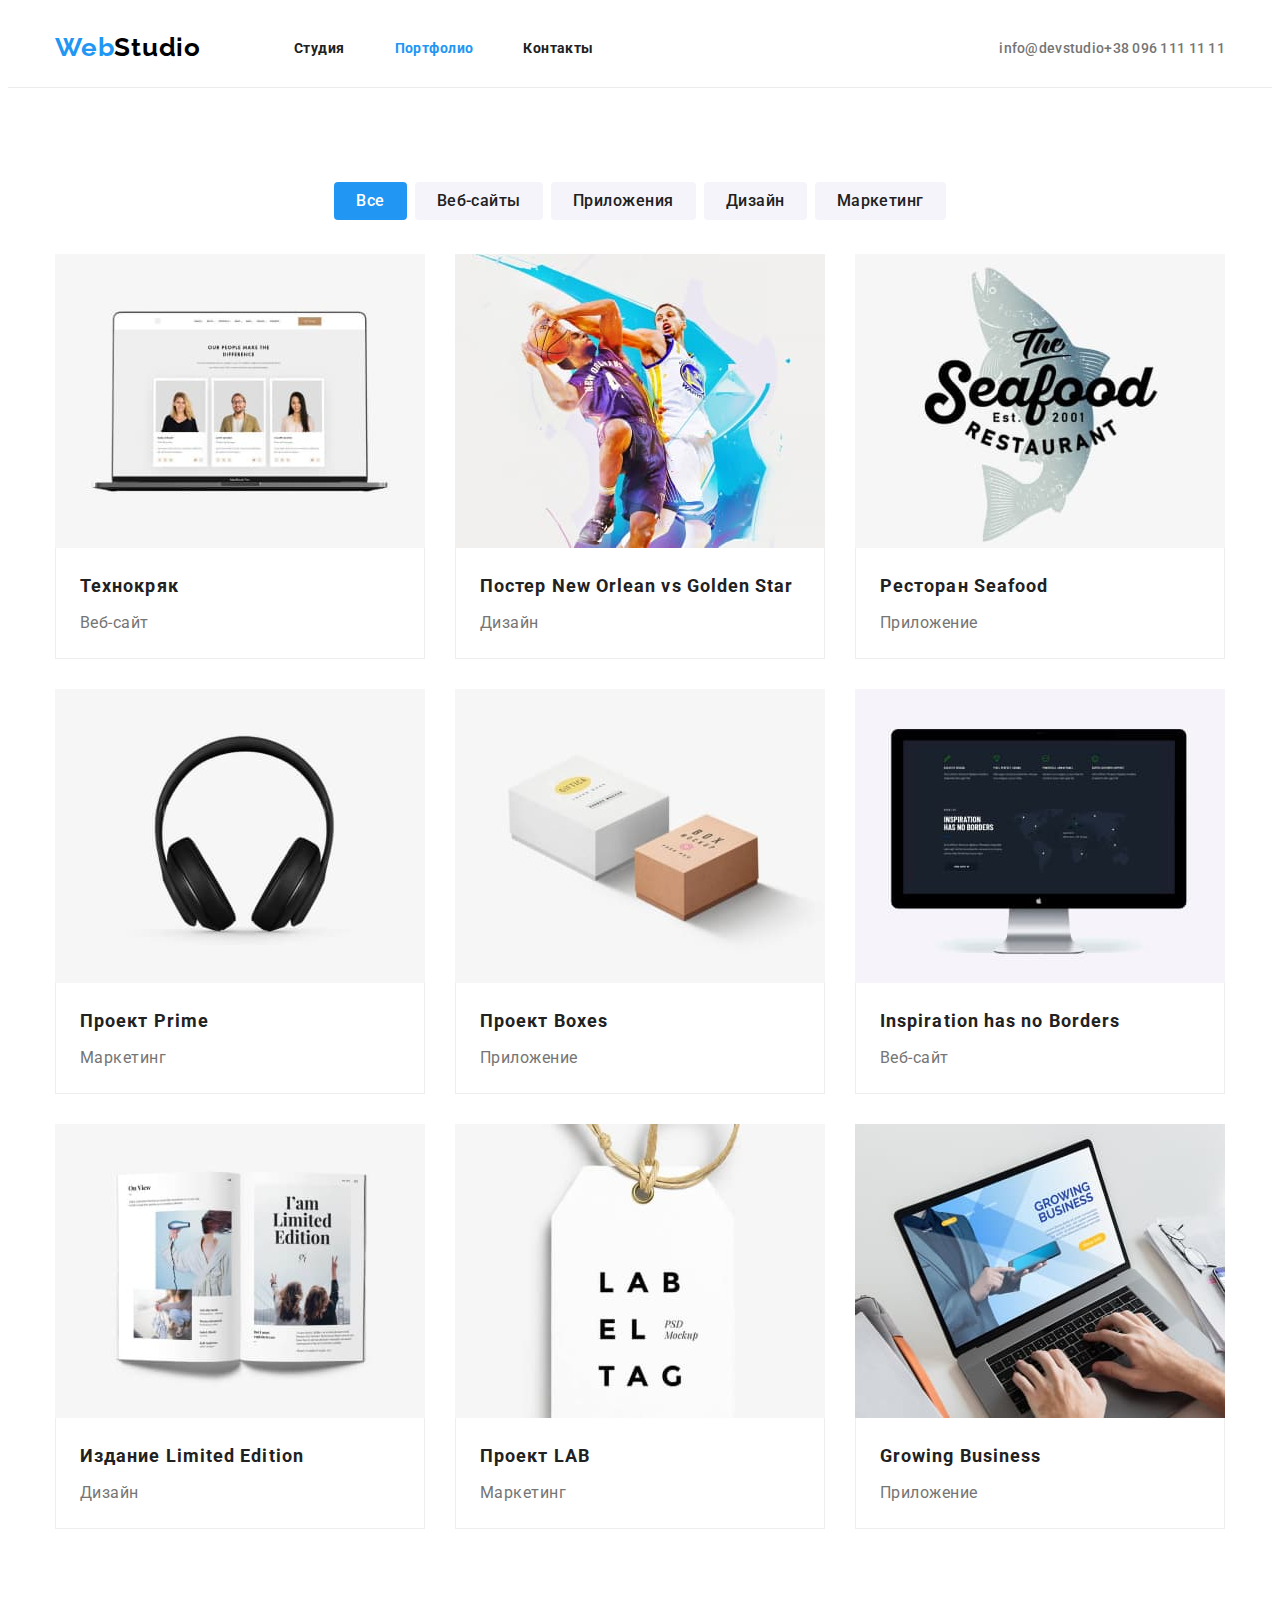
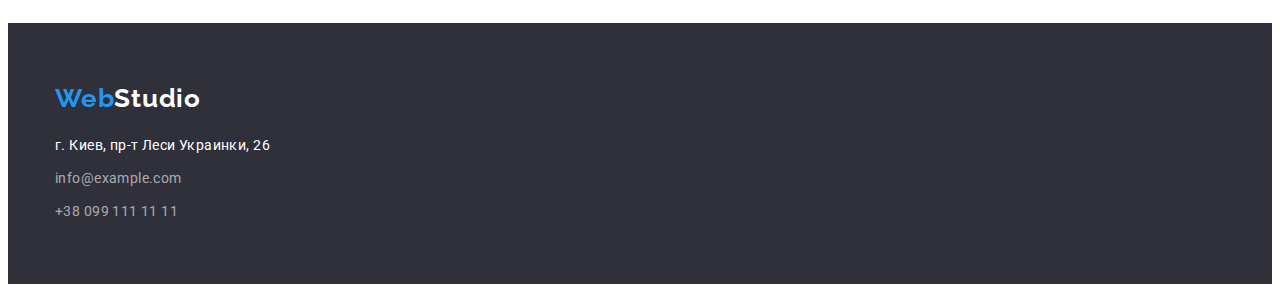
==== portfolio.html @ 398548f8 "Переносит файлы" ====
<!DOCTYPE html>
<html lang="en">
  <head>
    <meta charset="UTF-8" />
    <meta http-equiv="X-UA-Compatible" content="IE=edge" />
    <meta name="viewport" content="width=device-width, initial-scale=1.0" />
    <title>Портфолио</title>
    <link rel="stylesheet" href="https://cdnjs.cloudflare.com/ajax/libs/modern-normalize/1.1.0/modern-normalize.min.css" integrity="sha512-wpPYUAdjBVSE4KJnH1VR1HeZfpl1ub8YT/NKx4PuQ5NmX2tKuGu6U/JRp5y+Y8XG2tV+wKQpNHVUX03MfMFn9Q==" crossorigin="anonymous" referrerpolicy="no-referrer" />
    <link rel="preconnect" href="https://fonts.gstatic.com">
<link href="https://fonts.googleapis.com/css2?family=Raleway:wght@700&family=Roboto:wght@400;500;700;900&display=swap" rel="stylesheet">
    <link rel="stylesheet" href="./css/styles.css" />
  </head>
  <body>
    <!-- HEADER -->
    <header class="header">
      <div class="container header-container">
        <a href="" class="company link name-company-container "
        ><span class="company-span">Web</span>Studio</a>
     
      
       <!-- Navigation -->
      <nav class="navigation">
        <ul class="nav-link-container link list">
          <li class="nav-item"><a href="./index.html" class="nav-link-title link ">Cтудия</a></li>
          <li class="nav-item"><a href="./portfolio.html" class="nav-link-title link  current">Портфолио</a></li>
          <li class="nav-item"><a href="" class="nav-link-title link  ">Контакты</a></li>
        </ul>
      </nav>
      <ul class="header-link-container list">
        <li>
          <a href="mailto:info@devstudio" class="nav-link link header-link-container-item">info@devstudio</a>
        </li>
        <li>
          <a href="tel:+380961111111" class="nav-link link">+38 096 111 11 11</a>
         
        </li>
      </ul>
    </div>
    </header>
    <!-- Main content section -->
    <main>
    <section class="section" >
      <div class="container">
    <ul class="portfolio-list-button list ">
      <li class="portfolio-list-item"><button type="button" class="portfolio-button current">Все</button></li>
      <li class="portfolio-list-item"><button type="button" class="portfolio-button">Веб-сайты</button></li>
      <li class="portfolio-list-item"><button type="button" class="portfolio-button">Приложения</button></li>
      <li class="portfolio-list-item"><button type="button" class="portfolio-button">Дизайн</button></li>
      <li class="portfolio-list-item"><button type="button" class="portfolio-button">Маркетинг</button></li>
   
    </ul>
       <ul class="portfolio list portfolio-card-set ">
         
        <li class="portfolio-item"><img src="./images/img1.jpg" width="370" height="294" alt="Ноутбук с открытыми фотографиями людей" >
          <div class="portfolio-card-content">
        <h3 class="portfolio-title">Технокряк</h3>
        <p class="portfolio-text">Веб-сайт</p>
      </div>
       </li>
        <li class="portfolio-item"><img src="./images/img2.jpg" width="370" height="294" alt="Игра в баскетбол"> 
          <div class="portfolio-card-content">
        <h3 class="portfolio-title">Постер New Orlean vs Golden Star</h3> 
        <p class="portfolio-text">Дизайн</p>
        </div> 
      </li>
        <li class="portfolio-item"><img src="./images/img3.jpg"width="370" height="294" alt="Логотип ресторана">
          <div class="portfolio-card-content">
        <h3 class="portfolio-title">Ресторан Seafood</h3>
        <p class="portfolio-text">Приложение</p> 
      </div>
        </li>  
        <li class="portfolio-item"><img src="./images/img4.jpg"width="370" height="294" alt="Наушники">
          <div class="portfolio-card-content">
        <h3 class="portfolio-title">Проект Prime</h3>
        <p class="portfolio-text">Маркетинг</p>
      </div>
      </li>   
        <li class="portfolio-item"><img src="./images/img5.jpg"width="370" height="294" alt="Коробки с содержимым">
          <div class="portfolio-card-content">
        <h3 class="portfolio-title">Проект Boxes</h3>
        <p class="portfolio-text">Приложение</p> 
      </div>
      </li>  
        <li class="portfolio-item"><img src="./images/img6.jpg"width="370" height="294" alt="Открытый сайт">
          <div class="portfolio-card-content">
        <h3 class="portfolio-title">Inspiration has no Borders</h3>
        <p class="portfolio-text">Веб-сайт</p>
      </div>
      </li>
        <li class="portfolio-item"><img src="./images/img7.jpg"width="370" height="294" alt="Открытый  журнал">
          <div class="portfolio-card-content">
        <h3 class="portfolio-title">Издание Limited Edition</h3>
        <p class="portfolio-text">Дизайн</p>
      </div> 
      </li>  
        <li class="portfolio-item"><img src="./images/img8.jpg"width="370" height="294" alt="Бирка с надписью магазина">
          <div class="portfolio-card-content">
        <h3 class="portfolio-title">Проект LAB</h3> 
        <p class="portfolio-text">Маркетинг</p> 
      </div>
      </li> 
        <li class="portfolio-item"><img src="./images/img9.jpg"width="370" height="294" alt="Открытое приложение">
          <div class="portfolio-card-content">
        <h3 class="portfolio-title">Growing Business</h3>
        <p class="portfolio-text">Приложение</p>
      </li>
       </ul>
      </div>
      </section>
    </main>
  <!-- --footer--> 
  <footer class="footer-section">
    <div class="container ">
    <a href="" class="link footer-name-company"
      ><span class="company-span "><span>Web</span><span class="name-company-span">Studio</span></a>
    
    <address class="address-text footer-content">г. Киев, пр-т Леси Украинки, 26</address>
    <ul class="footer-list">
      <li class="footer-item list"><a href="mailto:info@example.com" class="footer-link link">info@example.com</a></li>
      <li class="footer-item list"><a href="tel:+380991111111" class="footer-link link">+38 099 111 11 11</a></li>
    </ul>
  </div>
  </footer>
  </body>
</html>
---- css/styles.css ----
:root {
  --title-color: #212121;
  --text-color: #757575;
  --color-button: #ffff;
  --primary-background: #2f303a;
  --color-link-title: #2196f3;
  --background-button: #2196f3;
  --main-title-color: #ffff;
  --our-team-background: #f5f4fa;
  --address-text-color: #ffff;
  --color-link-footer: #ffff;
  --company-text-color: #000000;
  --background-portfolio-button: #f5f4fa;
}

h1,
h2,
h3,
h4,
h5,
h6,
p {
  margin-top: 0;
  margin-bottom: 0;
  padding-left: 0;
}

.list {
  list-style: none;
}
ul,
ol {
  margin-top: 0;
  margin-bottom: 0;
  padding-left: 0;
}
img {
  display: block;
}
.link {
  text-decoration: none;
}
body {
  font-family: Roboto, sans-serif;
}
.visually-hidden {
  position: absolute;
  width: 1px;
  height: 1px;
  margin: -1px;
  border: 0;
  padding: 0;

  white-space: nowrap;
  clip-path: inset(100%);
  clip: rect(0 0 0 0);
  overflow: hidden;
}
*,
*::before,
*::after {
  box-sizing: border-box;
}

/* HEADER */
.container {
  width: 1200px;
  margin-left: auto;
  margin-right: auto;
  padding-left: 15px;
  padding-right: 15px;
}
.header {
  border-bottom: 1px solid #ececec;
  padding-top: 24px;
  padding-bottom: 24px;
}
.header-container {
  display: flex;
  align-items: center;
}
.navigation {
  display: flex;
}
.nav-link-container {
  display: flex;
}
.header-link-container {
  display: flex;
  margin-left: auto;
}
.header-link-container-item:not(:last-child) {
  margin-right: 50px;
}
.name-company-container {
  margin-right: 93px;
}
.nav-item:not(:last-child) {
  margin-right: 50px;
}
.company {
  font-family: Raleway, sans-serif;
  font-weight: bold;
  font-size: 26px;
  line-height: 1.19;
  letter-spacing: 0.03em;
  color: var(--company-text-color);
}
.company-span {
  font-family: Raleway, sans-serif;
  font-weight: bold;
  font-size: 26px;
  line-height: 1.19;
  letter-spacing: 0.03em;
  color: var(--color-link-title);
}
.nav-link-title {
  font-weight: bold;
  font-size: 14px;
  line-height: 1.14;
  letter-spacing: 0.03em;
  color: var(--title-color);
}
.nav-link-title:hover,
.nav-link-title:focus {
  color: var(--color-link-title);
}
.nav-link-title.current {
  color: var(--color-link-title);
}

.nav-link {
  font-weight: 500;
  font-size: 14px;
  line-height: 1.14;
  letter-spacing: 0.02em;
  color: var(--text-color);
}
.nav-link:hover,
.nav-link:focus {
  color: var(--color-link-title);
}
/* main content section */
.section {
  padding-top: 94px;
  padding-bottom: 94px;
}
.main-title {
  font-weight: 900;
  font-size: 44px;
  line-height: 1.65;
  text-align: center;
  letter-spacing: 0.06em;
  text-transform: uppercase;
  color: var(--main-title-color);
  margin-bottom: 30px;
}
.main-section {
  background: var(--primary-background);
  text-align: center;
  padding-top: 200px;
  padding-bottom: 200px;
}
.main-btn {
  background: var(--background-button);
  cursor: pointer;
  font-family: inherit;
  font-weight: bold;
  font-size: 16px;
  line-height: 1.87;
  text-align: center;
  letter-spacing: 0.06em;
  padding: 10px 32px;
  border-radius: 4px;
  border: 0;
  color: var(--color-button);
}
/* section components */
.section-list {
  display: flex;
}
.section-item:not(:last-child) {
  margin-right: 30px;
}

/* Card */

.card-content {
  margin-top: 9px;
}
/* Advantages */
.title-list-advantages {
  margin-bottom: 10px;
}
.section-advantages {
  padding-top: 94px;
}
.link-title {
  text-transform: uppercase;
  font-weight: bold;
  font-size: 14px;
  line-height: 1.14;
  letter-spacing: 0.03em;
  color: var(--title-color);
}
.link-text {
  font-size: 14px;
  line-height: 24px;
  letter-spacing: 0.03em;
  color: var(--text-color);
}
.our-team-box {
  padding: 30px 32px;
}
.our-team-content {
  background: #ffffff;
  border-radius: 0px 0px 4px 4px;
  box-shadow: 0px 1px 3px rgba(0, 0, 0, 0.12), 0px 1px 1px rgba(0, 0, 0, 0.14),
    0px 2px 1px rgba(0, 0, 0, 0.2);
}
.our-team {
  background: var(--our-team-background);
}

/* What are we doing */

.section-title {
  font-weight: bold;
  font-size: 36px;
  line-height: 42px;
  text-align: center;
  letter-spacing: 0.03em;
  color: var(--title-color);
  margin-bottom: 50px;
}
.section-title-list {
  font-family: Roboto;
  font-style: normal;
  font-weight: 500;
  font-size: 16px;
  line-height: 1.18;
  text-align: center;
  letter-spacing: 0.03em;
  color: var(--title-color);
}
.section-text {
  font-size: 16px;
  line-height: 1.18;
  text-align: center;
  letter-spacing: 0.03em;
  color: var(--text-color);
}
/* Footer components */
.footer-item:not(:last-child) {
  margin-bottom: 9px;
}
.footer-name-company {
  margin-bottom: 20px;
  display: block;
}

/* Footer */
.footer-section {
  background: var(--primary-background);
  padding-top: 60px;
  padding-bottom: 60px;
}
.name-company-span {
  font-family: Raleway, sans-serif;
  font-weight: bold;
  font-size: 26px;
  line-height: 1.19;
  letter-spacing: 0.03em;
  color: var(--main-title-color);
}
.address-text {
  font-style: normal;
  font-size: 14px;
  line-height: 1.71;
  letter-spacing: 0.03em;
  color: var(--address-text-color);
}
.footer-list {
  margin-top: 9px;
}
.footer-link {
  font-size: 14px;
  line-height: 1.71;
  letter-spacing: 0.03em;
  color: rgba(255, 255, 255, 0.6);
}
.footer-link:hover,
focus {
  color: var(--color-link-footer);
}
/* Portfolio */
.portfolio-list-item:not(:last-child) {
  margin-right: 8px;
}
.portfolio-list-button {
  display: flex;
  justify-content: center;
  margin-bottom: 34px;
}
.portfolio-card-set {
  padding: 0;
  margin: 0;
  display: flex;
  flex-wrap: wrap;
  margin-left: -30px;
  margin-top: -30px;
}
.portfolio-card-set > .portfolio-item {
  flex-basis: calc(100% / 3- 30px);
  margin-left: 30px;
  margin-top: 30px;
}
.portfolio-card-content {
  padding: 20px 24px;
  border: 1px solid #eeeeee;
  border-top: 0;
}

.portfolio-button {
  font-family: inherit;
  background: var(--background-portfolio-button);
  cursor: pointer;
  font-weight: 500;
  font-size: 16px;
  line-height: 1.62;
  letter-spacing: 0.03em;
  border: 0;
  padding: 6px 22px;
  border-radius: 4px;
  color: var(--title-color);
}
.portfolio-button:hover,
.portfolio-button:focus {
  background: var(--background-button);
  color: var(--color-button);
}
.portfolio-button.current {
  background: var(--background-button);
  color: var(--color-button);
}

.portfolio-title {
  font-weight: bold;
  font-size: 18px;
  line-height: 2;
  letter-spacing: 0.06em;
  margin-bottom: 4px;
  color: var(--title-color);
}
.portfolio-text {
  font-size: 16px;
  line-height: 30px;
  letter-spacing: 0.03em;

  color: var(--text-color);
}
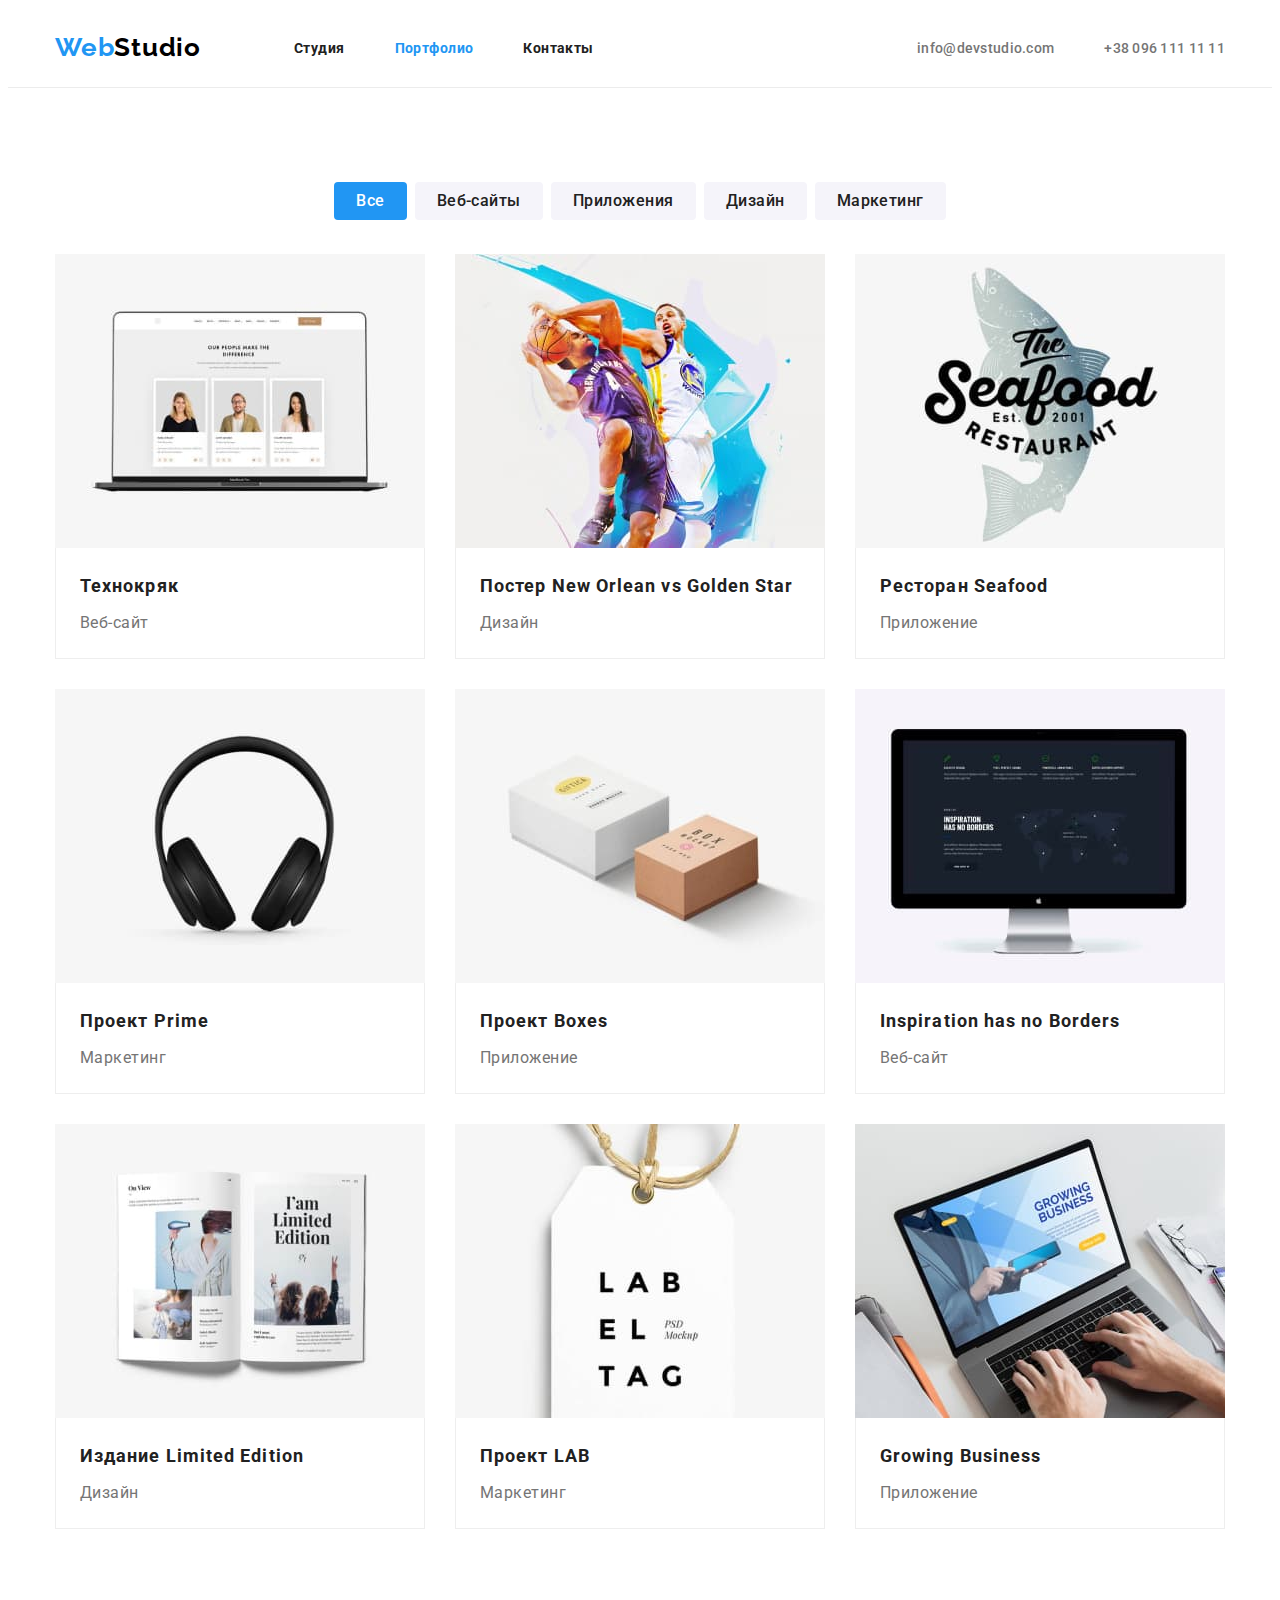
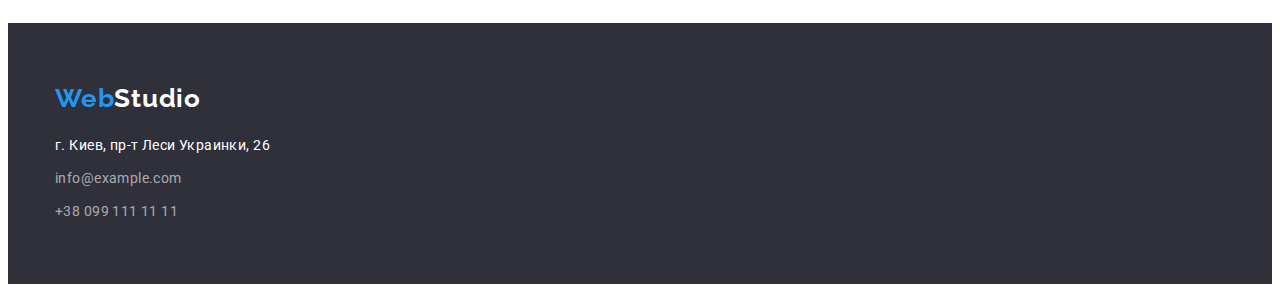
==== commit 3a030c25: "Добавляет декоративные елементы" ====
--- a/portfolio.html
+++ b/portfolio.html
@@ -27,11 +27,11 @@
         </ul>
       </nav>
       <ul class="header-link-container list">
-        <li>
-          <a href="mailto:info@devstudio" class="nav-link link header-link-container-item">info@devstudio</a>
+        <li class="header-link-container-item">
+          <a href="mailto:info@devstudio" class="nav-link link ">info@devstudio.com</a>
         </li>
-        <li>
-          <a href="tel:+380961111111" class="nav-link link">+38 096 111 11 11</a>
+        <li class="header-link-container-item">
+          <a href="tel:+380961111111" class="nav-link link ">+38 096 111 11 11</a>
          
         </li>
       </ul>
--- a/css/styles.css
+++ b/css/styles.css
@@ -140,6 +140,27 @@
 .nav-link:focus {
   color: var(--color-link-title);
 }
+.nav-link-icon-envelope{
+  width:16px;
+  height:12px;
+  margin-right:10px;
+}
+
+.nav-link-icon:nth-child(1){
+  width:16px;
+  height:12px;
+  margin-right:10px;
+  fill:#757575
+}
+.nav-link-icon:nth-child(2){
+  width:10px;
+  height:16px;
+  margin-right:10px;
+  fill:#757575;
+}
+.nav-link-icon:hover{
+  fill: var(--color-link-title);
+}
 /* main content section */
 .section {
   padding-top: 94px;
@@ -156,11 +177,16 @@
   margin-bottom: 30px;
 }
 .main-section {
-  background: var(--primary-background);
+  background-color: var(--primary-background);
   text-align: center;
   padding-top: 200px;
   padding-bottom: 200px;
-}
+  background-image:linear-gradient(to right,rgba(255,0,0,0),rgba(255,0,0,0)), url( "../images/main.jpg");
+  background-repeat:no-repeat;
+  background-position:center;
+}
+
+
 .main-btn {
   background: var(--background-button);
   cursor: pointer;
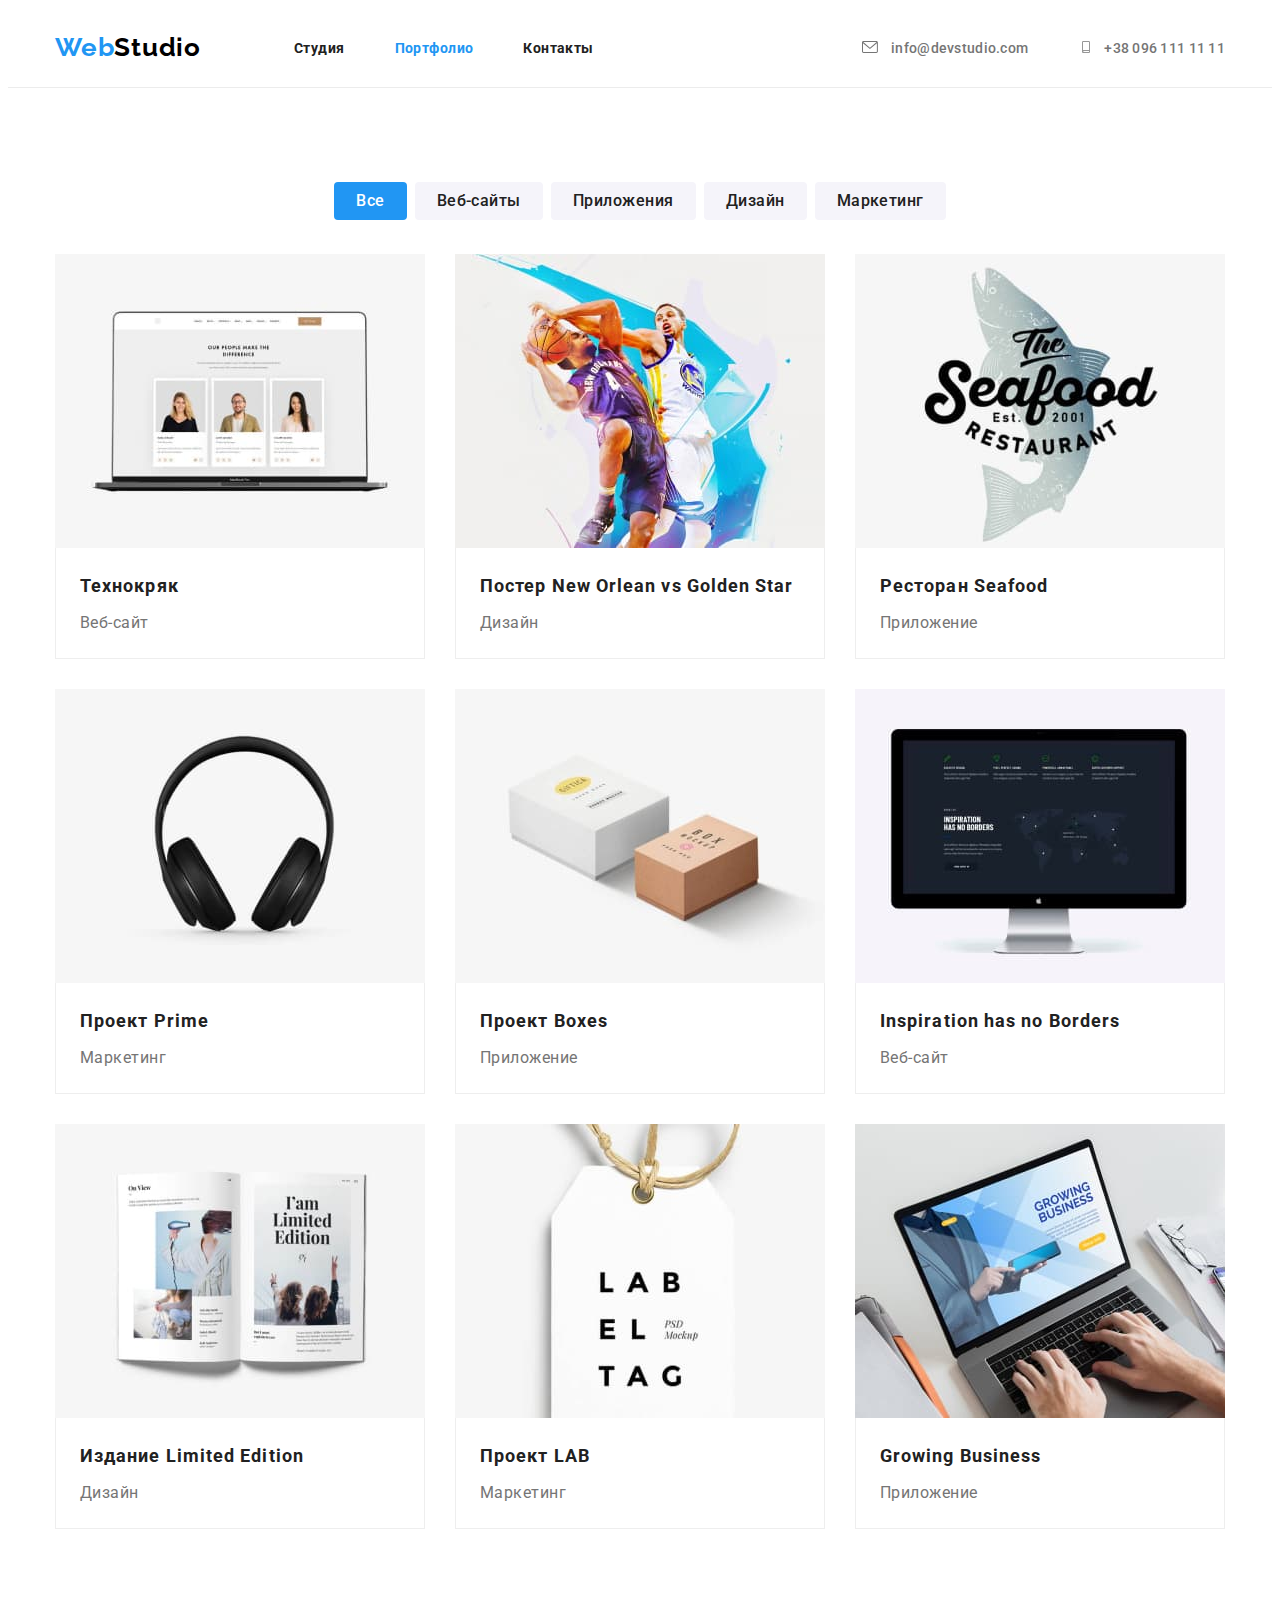
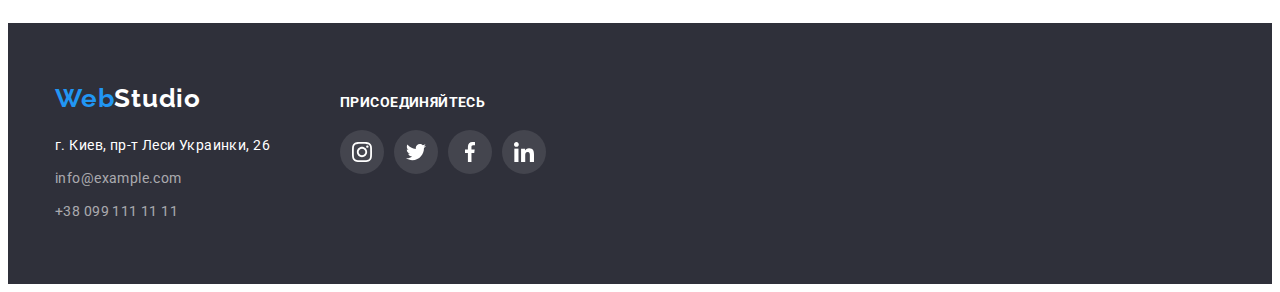
==== commit 231d7e93: "Вносит изменения" ====
--- a/portfolio.html
+++ b/portfolio.html
@@ -19,19 +19,26 @@
      
       
        <!-- Navigation -->
-      <nav class="navigation">
+       <nav class="navigation">
         <ul class="nav-link-container link list">
-          <li class="nav-item"><a href="./index.html" class="nav-link-title link ">Cтудия</a></li>
-          <li class="nav-item"><a href="./portfolio.html" class="nav-link-title link  current">Портфолио</a></li>
-          <li class="nav-item"><a href="" class="nav-link-title link  ">Контакты</a></li>
+          <li class="nav-item"><a class="nav-link-title link " href="./index.html" >Cтудия</a></li>
+          <li class="nav-item"><a class="nav-link-title link current" href="./portfolio.html">Портфолио</a></li>
+          <li class="nav-item"><a class="nav-link-title link " href="#" >Контакты</a></li>
         </ul>
       </nav>
       <ul class="header-link-container list">
         <li class="header-link-container-item">
-          <a href="mailto:info@devstudio" class="nav-link link ">info@devstudio.com</a>
+          <a href="mailto:info@devstudio" class="nav-link link">
+            <svg class="nav-link-icon ">
+              <use href="./images/icons.svg#icon-envelope"> </use></svg>
+            info@devstudio.com</a>
         </li>
-        <li class="header-link-container-item">
-          <a href="tel:+380961111111" class="nav-link link ">+38 096 111 11 11</a>
+        <li >
+          <a href="tel:+380961111111" class="nav-link link">
+            <svg class="nav-link-icon ">
+              <use href="./images/icons.svg#icon-smartphone"> 
+            
+              </use>  </svg>+38 096 111 11 11</a>
          
         </li>
       </ul>
@@ -110,7 +117,8 @@
     </main>
   <!-- --footer--> 
   <footer class="footer-section">
-    <div class="container ">
+    <div class="container footer ">
+      <div class="footer-logo-section">
     <a href="" class="link footer-name-company"
       ><span class="company-span "><span>Web</span><span class="name-company-span">Studio</span></a>
     
@@ -120,6 +128,16 @@
       <li class="footer-item list"><a href="tel:+380991111111" class="footer-link link">+38 099 111 11 11</a></li>
     </ul>
   </div>
+  <div class="footer-icon-section">
+    <p class="footer-text">Присоединяйтесь</p>
+    <ul class="footer-icon-list list">
+     <li><a href="#" class="footer-icon-link"><svg class="footer-icon"><use href="./images/icons.svg#icon-instagram"></use></svg></a></li>
+     <li><a href="#" class="footer-icon-link"><svg class="footer-icon"><use href="./images/icons.svg#icon-twitter"></use></svg></a></li>
+     <li><a href="#" class="footer-icon-link"><svg class="footer-icon"><use href="./images/icons.svg#icon-facebook"></use></svg></a></li>
+     <li><a href="#" class="footer-icon-link"><svg class="footer-icon"><use href="./images/icons.svg#icon-linkedin"></use></svg></a></li>
+    </ul>
+  </div>
+  </div>
   </footer>
   </body>
 </html>
--- a/css/styles.css
+++ b/css/styles.css
@@ -140,25 +140,20 @@
 .nav-link:focus {
   color: var(--color-link-title);
 }
-.nav-link-icon-envelope{
-  width:16px;
-  height:12px;
-  margin-right:10px;
-}
-
-.nav-link-icon:nth-child(1){
-  width:16px;
-  height:12px;
-  margin-right:10px;
-  fill:#757575
-}
-.nav-link-icon:nth-child(2){
-  width:10px;
-  height:16px;
-  margin-right:10px;
-  fill:#757575;
-}
-.nav-link-icon:hover{
+
+.nav-link-icon:nth-child(1) {
+  width: 16px;
+  height: 12px;
+  margin-right: 10px;
+  fill: #757575;
+}
+.nav-link-icon:nth-child(2) {
+  width: 10px;
+  height: 16px;
+  margin-right: 10px;
+  fill: #757575;
+}
+.nav-link-icon:hover {
   fill: var(--color-link-title);
 }
 /* main content section */
@@ -181,11 +176,16 @@
   text-align: center;
   padding-top: 200px;
   padding-bottom: 200px;
-  background-image:linear-gradient(to right,rgba(255,0,0,0),rgba(255,0,0,0)), url( "../images/main.jpg");
-  background-repeat:no-repeat;
-  background-position:center;
-}
-
+  background-image: linear-gradient(
+      to right,
+      rgba(255, 0, 0, 0),
+      rgba(255, 0, 0, 0)
+    ),
+    url('../images/main.jpg');
+  background-repeat: no-repeat;
+  background-position: center;
+  max-width: 1600px;
+}
 
 .main-btn {
   background: var(--background-button);
@@ -221,6 +221,12 @@
 .section-advantages {
   padding-top: 94px;
 }
+.advantages-icon {
+  display: flex;
+  width: 270px;
+  height: 120px;
+  margin-bottom: 30px;
+}
 .link-title {
   text-transform: uppercase;
   font-weight: bold;
@@ -248,6 +254,59 @@
   background: var(--our-team-background);
 }
 
+.our-team-icon-link {
+  display: flex;
+  align-items: center;
+  justify-content: center;
+  width: 44px;
+  height: 44px;
+  fill: #afb1b8;
+  border-radius: 50%;
+  background-color: #ffffff;
+  margin-right: 10px;
+}
+.our-team-icon-link:hover,
+.our-team-icon-link:focus {
+  fill: #fff;
+  background-color: #2196f3;
+}
+.our-team-icon-list {
+  display: flex;
+  margin-top: 16px;
+}
+.our-team-icon {
+  width: 20px;
+  height: 20px;
+}
+/* Client */
+.client-icon-link {
+  display: flex;
+  border: 1px solid #afb1b8;
+  border-radius: 4px;
+  justify-content: center;
+  aligh-items: center;
+  width: 170px;
+  height: 92px;
+  margin-right: 30px;
+}
+.client-icon-link:hover,
+.client-icon-link:focus {
+  fill: #2196f3;
+  border: 1px solid #2196f3;
+}
+.client-icon {
+  width: 84px;
+  height: 41px;
+  fill: #afb1b8;
+  margin-top: 23px;
+}
+.client-icon:hover,
+.client-icon:focus {
+  fill: #2196f3;
+}
+.client-icon-list {
+  display: flex;
+}
 /* What are we doing */
 
 .section-title {
@@ -287,10 +346,55 @@
 
 /* Footer */
 .footer-section {
+  display: flex;
+  align-items: baseline;
   background: var(--primary-background);
   padding-top: 60px;
   padding-bottom: 60px;
 }
+.footer-text {
+  font-weight: bold;
+  font-size: 14px;
+  line-height: 16px;
+  letter-spacing: 0.03em;
+  text-transform: uppercase;
+  color: #ffffff;
+}
+.footer-icon-list {
+  display: flex;
+  margin-top: 20px;
+}
+.footer-icon-link {
+  display: flex;
+  justify-content: center;
+  align-items: center;
+  width: 44px;
+  height: 44px;
+  border-radius: 50%;
+  background-color: rgba(255, 255, 255, 0.1);
+  margin-right: 10px;
+}
+.footer-icon-link:hover,
+.footer-icon-link:focus {
+  background-color: #2196f3;
+}
+
+.footer-icon {
+  width: 20px;
+  height: 20px;
+  fill: #ffff;
+}
+.footer-logo-section {
+  margin-right: 70px;
+}
+.footer-icon-section {
+  display: flex;
+  flex-direction: column;
+}
+.footer {
+  display: flex;
+  align-items: baseline;
+}
 .name-company-span {
   font-family: Raleway, sans-serif;
   font-weight: bold;
@@ -316,7 +420,7 @@
   color: rgba(255, 255, 255, 0.6);
 }
 .footer-link:hover,
-focus {
+.footer-link:focus {
   color: var(--color-link-footer);
 }
 /* Portfolio */
@@ -364,6 +468,8 @@
 .portfolio-button:focus {
   background: var(--background-button);
   color: var(--color-button);
+  box-shadow: 0px 3px 1px rgba(0, 0, 0, 0.1), 0px 1px 2px rgba(0, 0, 0, 0.08),
+    0px 2px 2px rgba(0, 0, 0, 0.12);
 }
 .portfolio-button.current {
   background: var(--background-button);
@@ -385,3 +491,7 @@
 
   color: var(--text-color);
 }
+.portfolio-item:hover {
+  box-shadow: 0px 1px 1px rgba(0, 0, 0, 0.12), 0px 4px 4px rgba(0, 0, 0, 0.06),
+    1px 4px 6px rgba(0, 0, 0, 0.16);
+}
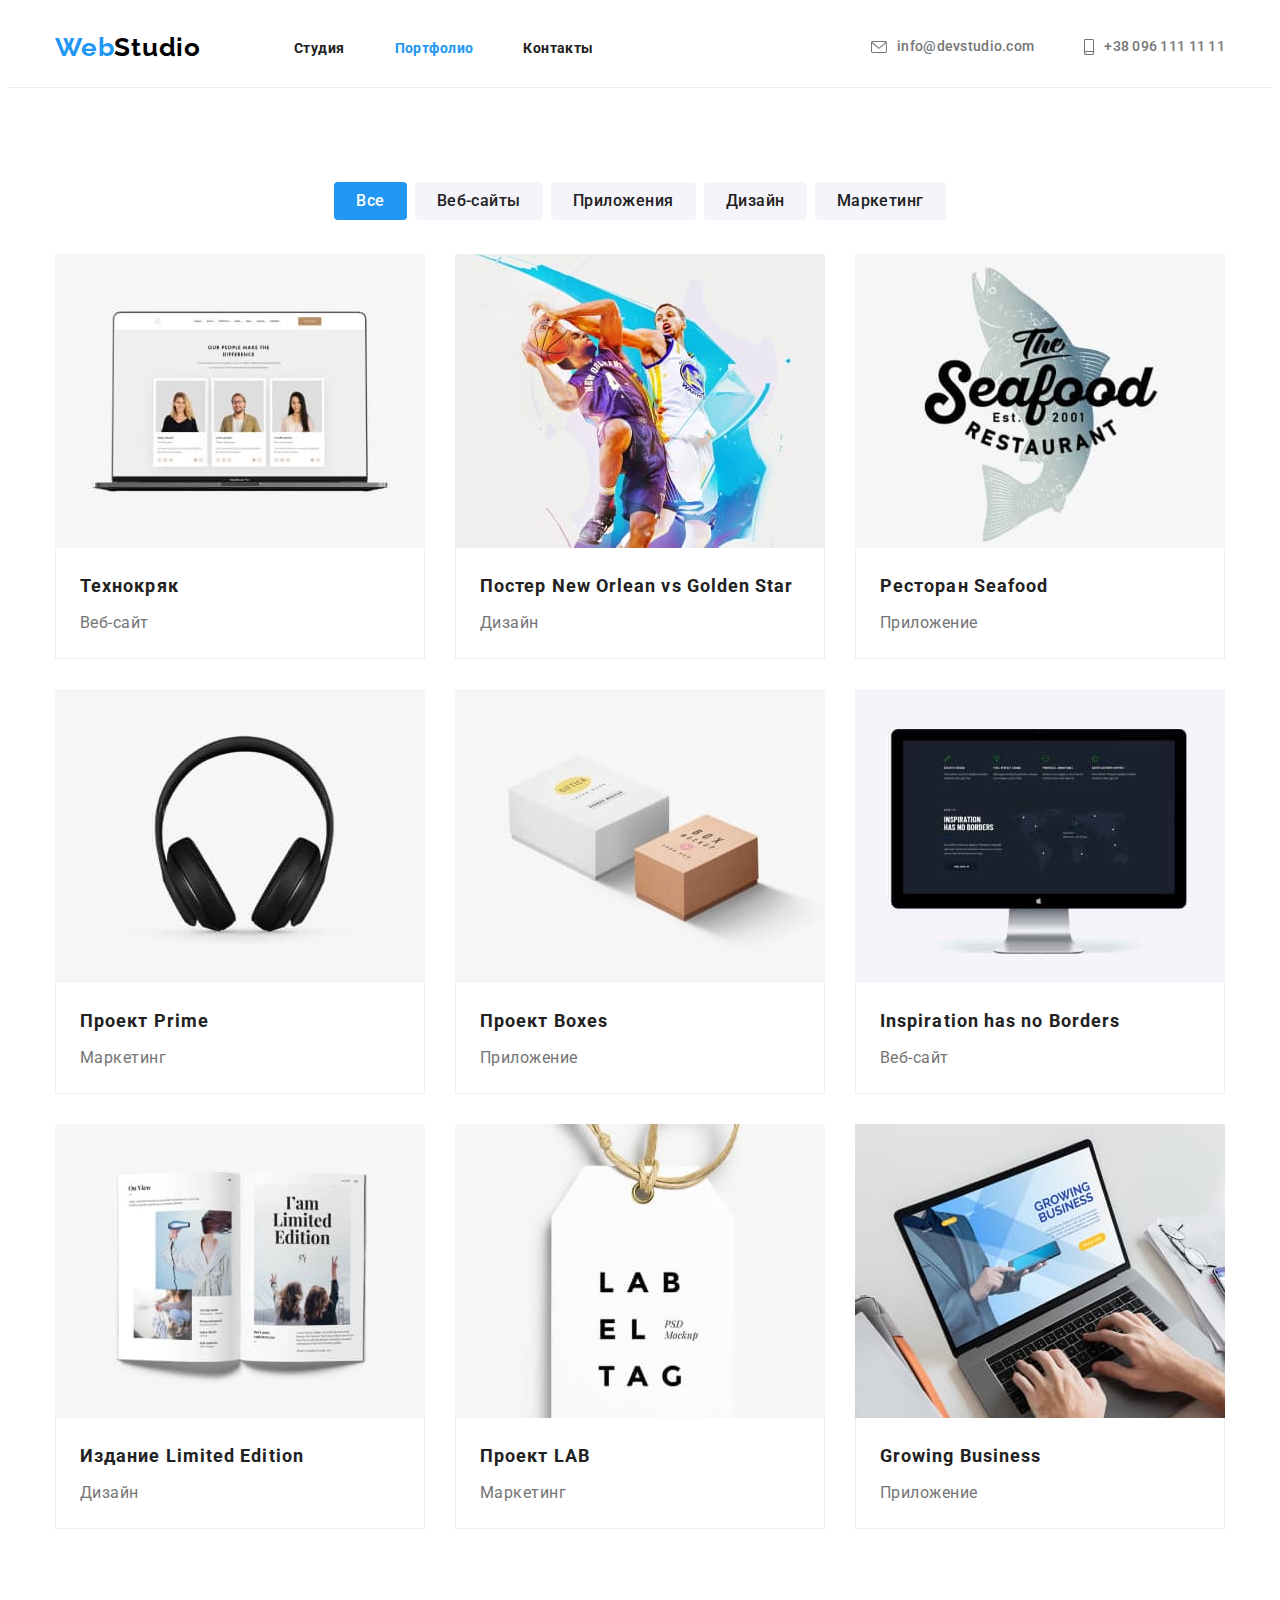
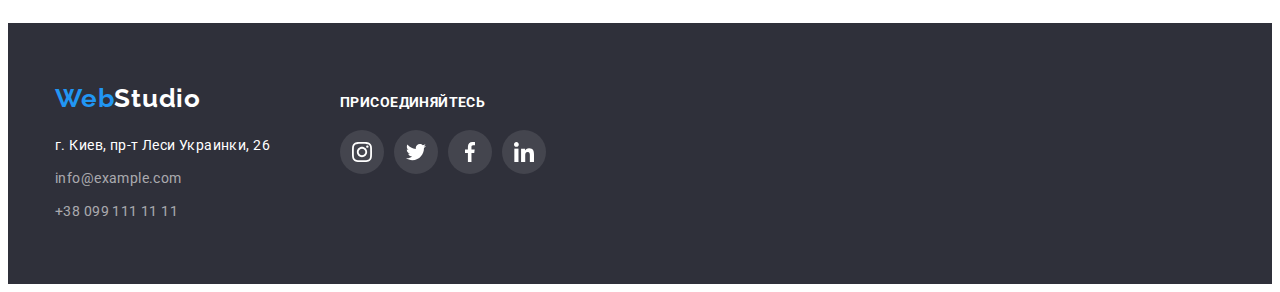
==== commit d904781b: "Вносит правки" ====
--- a/portfolio.html
+++ b/portfolio.html
@@ -28,14 +28,21 @@
       </nav>
       <ul class="header-link-container list">
         <li class="header-link-container-item">
-          <a href="mailto:info@devstudio" class="nav-link link">
-            <svg class="nav-link-icon ">
-              <use href="./images/icons.svg#icon-envelope"> </use></svg>
-            info@devstudio.com</a>
+          <a href="mailto:info@devstudio" class="nav-link header-button nav-icon-list-item   link">
+            <svg class="nav-link-icon" width= "16px"
+            height="12px">
+              <use href="./images/icons.svg#icon-envelope"> </use>  
+            </svg>
+          
+            info@devstudio.com 
+          
+          </a>
         </li>
-        <li >
-          <a href="tel:+380961111111" class="nav-link link">
-            <svg class="nav-link-icon ">
+     
+        <li class="header-link-container-item">
+          <a href="tel:+380961111111" class="nav-link header-button nav-icon-list-item  link">
+            <svg class="nav-link-icon" width="10px"
+            height="16px">
               <use href="./images/icons.svg#icon-smartphone"> 
             
               </use>  </svg>+38 096 111 11 11</a>
@@ -58,58 +65,88 @@
     </ul>
        <ul class="portfolio list portfolio-card-set ">
          
-        <li class="portfolio-item"><img src="./images/img1.jpg" width="370" height="294" alt="Ноутбук с открытыми фотографиями людей" >
+        <li class="portfolio-item">
+          <a class="portfolio-link-card-item">
+          <img src="./images/img1.jpg" width="370" height="294" alt="Ноутбук с открытыми фотографиями людей" >
           <div class="portfolio-card-content">
         <h3 class="portfolio-title">Технокряк</h3>
         <p class="portfolio-text">Веб-сайт</p>
       </div>
+    </a>
        </li>
-        <li class="portfolio-item"><img src="./images/img2.jpg" width="370" height="294" alt="Игра в баскетбол"> 
+        <li class="portfolio-item">
+          <a class="portfolio-link-card-item">
+          <img src="./images/img2.jpg" width="370" height="294" alt="Игра в баскетбол"> 
           <div class="portfolio-card-content">
         <h3 class="portfolio-title">Постер New Orlean vs Golden Star</h3> 
         <p class="portfolio-text">Дизайн</p>
         </div> 
+      </a>
       </li>
-        <li class="portfolio-item"><img src="./images/img3.jpg"width="370" height="294" alt="Логотип ресторана">
+        <li class="portfolio-item">
+          <a class="portfolio-link-card-item">
+          <img src="./images/img3.jpg"width="370" height="294" alt="Логотип ресторана">
+          
           <div class="portfolio-card-content">
         <h3 class="portfolio-title">Ресторан Seafood</h3>
         <p class="portfolio-text">Приложение</p> 
       </div>
+    </a>
         </li>  
-        <li class="portfolio-item"><img src="./images/img4.jpg"width="370" height="294" alt="Наушники">
+        <li class="portfolio-item">
+          <a class="portfolio-link-card-item">
+          <img src="./images/img4.jpg"width="370" height="294" alt="Наушники">
+          
           <div class="portfolio-card-content">
         <h3 class="portfolio-title">Проект Prime</h3>
         <p class="portfolio-text">Маркетинг</p>
       </div>
+      </a>
       </li>   
-        <li class="portfolio-item"><img src="./images/img5.jpg"width="370" height="294" alt="Коробки с содержимым">
+        <li class="portfolio-item">
+          <a class="portfolio-link-card-item">
+          <img src="./images/img5.jpg"width="370" height="294" alt="Коробки с содержимым">
           <div class="portfolio-card-content">
         <h3 class="portfolio-title">Проект Boxes</h3>
         <p class="portfolio-text">Приложение</p> 
       </div>
+    </a>
       </li>  
-        <li class="portfolio-item"><img src="./images/img6.jpg"width="370" height="294" alt="Открытый сайт">
+        <li class="portfolio-item">
+          <a class="portfolio-link-card-item">
+          <img src="./images/img6.jpg"width="370" height="294" alt="Открытый сайт">
           <div class="portfolio-card-content">
         <h3 class="portfolio-title">Inspiration has no Borders</h3>
         <p class="portfolio-text">Веб-сайт</p>
       </div>
+    </a>
       </li>
-        <li class="portfolio-item"><img src="./images/img7.jpg"width="370" height="294" alt="Открытый  журнал">
+        <li class="portfolio-item" >
+          <a class="portfolio-link-card-item">
+          <img src="./images/img7.jpg"width="370" height="294" alt="Открытый  журнал">
           <div class="portfolio-card-content">
         <h3 class="portfolio-title">Издание Limited Edition</h3>
         <p class="portfolio-text">Дизайн</p>
       </div> 
+    </a>
       </li>  
-        <li class="portfolio-item"><img src="./images/img8.jpg"width="370" height="294" alt="Бирка с надписью магазина">
+        <li class="portfolio-item">
+          <a class="portfolio-link-card-item">
+          <img src="./images/img8.jpg"width="370" height="294" alt="Бирка с надписью магазина">
           <div class="portfolio-card-content">
         <h3 class="portfolio-title">Проект LAB</h3> 
         <p class="portfolio-text">Маркетинг</p> 
       </div>
+    </a>
       </li> 
-        <li class="portfolio-item"><img src="./images/img9.jpg"width="370" height="294" alt="Открытое приложение">
+        <li class="portfolio-item">
+          <a class="portfolio-link-card-item">
+          <img src="./images/img9.jpg"width="370" height="294" alt="Открытое приложение">
           <div class="portfolio-card-content">
         <h3 class="portfolio-title">Growing Business</h3>
         <p class="portfolio-text">Приложение</p>
+        </div>
+      </a>
       </li>
        </ul>
       </div>
--- a/css/styles.css
+++ b/css/styles.css
@@ -92,6 +92,10 @@
 .header-link-container-item:not(:last-child) {
   margin-right: 50px;
 }
+.header-button {
+  display: flex;
+  align-items: center;
+}
 .name-company-container {
   margin-right: 93px;
 }
@@ -140,22 +144,16 @@
 .nav-link:focus {
   color: var(--color-link-title);
 }
-
-.nav-link-icon:nth-child(1) {
-  width: 16px;
-  height: 12px;
+.nav-icon-list-item {
+  fill: #757575;
+}
+.nav-icon-list-item:hover {
+  fill: var(--color-link-title);
+}
+.nav-link-icon {
   margin-right: 10px;
-  fill: #757575;
-}
-.nav-link-icon:nth-child(2) {
-  width: 10px;
-  height: 16px;
-  margin-right: 10px;
-  fill: #757575;
-}
-.nav-link-icon:hover {
-  fill: var(--color-link-title);
-}
+}
+
 /* main content section */
 .section {
   padding-top: 94px;
@@ -184,6 +182,7 @@
     url('../images/main.jpg');
   background-repeat: no-repeat;
   background-position: center;
+  background-size: cover;
   max-width: 1600px;
 }
 
@@ -221,11 +220,19 @@
 .section-advantages {
   padding-top: 94px;
 }
-.advantages-icon {
+.advatages-section-icon {
   display: flex;
   width: 270px;
   height: 120px;
+  background-color: #f5f4fa;
+  border-radius: 4px;
   margin-bottom: 30px;
+  align-items: center;
+  justify-content: center;
+}
+.advantages-icon {
+  width: 70px;
+  height: 70px;
 }
 .link-title {
   text-transform: uppercase;
@@ -241,9 +248,7 @@
   letter-spacing: 0.03em;
   color: var(--text-color);
 }
-.our-team-box {
-  padding: 30px 32px;
-}
+
 .our-team-content {
   background: #ffffff;
   border-radius: 0px 0px 4px 4px;
@@ -252,6 +257,9 @@
 }
 .our-team {
   background: var(--our-team-background);
+}
+.our-team-box {
+  padding: 30px 32px;
 }
 
 .our-team-icon-link {
@@ -278,16 +286,20 @@
   width: 20px;
   height: 20px;
 }
+
 /* Client */
+.client-icon-list-item:not(:last-child) {
+  margin-right: 30px;
+}
 .client-icon-link {
   display: flex;
   border: 1px solid #afb1b8;
   border-radius: 4px;
   justify-content: center;
-  aligh-items: center;
+  align-items: center;
   width: 170px;
   height: 92px;
-  margin-right: 30px;
+  fill: #afb1b8;
 }
 .client-icon-link:hover,
 .client-icon-link:focus {
@@ -295,14 +307,6 @@
   border: 1px solid #2196f3;
 }
 .client-icon {
-  width: 84px;
-  height: 41px;
-  fill: #afb1b8;
-  margin-top: 23px;
-}
-.client-icon:hover,
-.client-icon:focus {
-  fill: #2196f3;
 }
 .client-icon-list {
   display: flex;
@@ -445,6 +449,14 @@
   margin-left: 30px;
   margin-top: 30px;
 }
+.portfolio-link-card-item {
+  display: block;
+}
+.portfolio-link-card-item:hover,
+.portfolio-link-card-item:focus {
+  box-shadow: 0px 1px 1px rgba(0, 0, 0, 0.12), 0px 4px 4px rgba(0, 0, 0, 0.06),
+    1px 4px 6px rgba(0, 0, 0, 0.16);
+}
 .portfolio-card-content {
   padding: 20px 24px;
   border: 1px solid #eeeeee;
@@ -491,7 +503,3 @@
 
   color: var(--text-color);
 }
-.portfolio-item:hover {
-  box-shadow: 0px 1px 1px rgba(0, 0, 0, 0.12), 0px 4px 4px rgba(0, 0, 0, 0.06),
-    1px 4px 6px rgba(0, 0, 0, 0.16);
-}
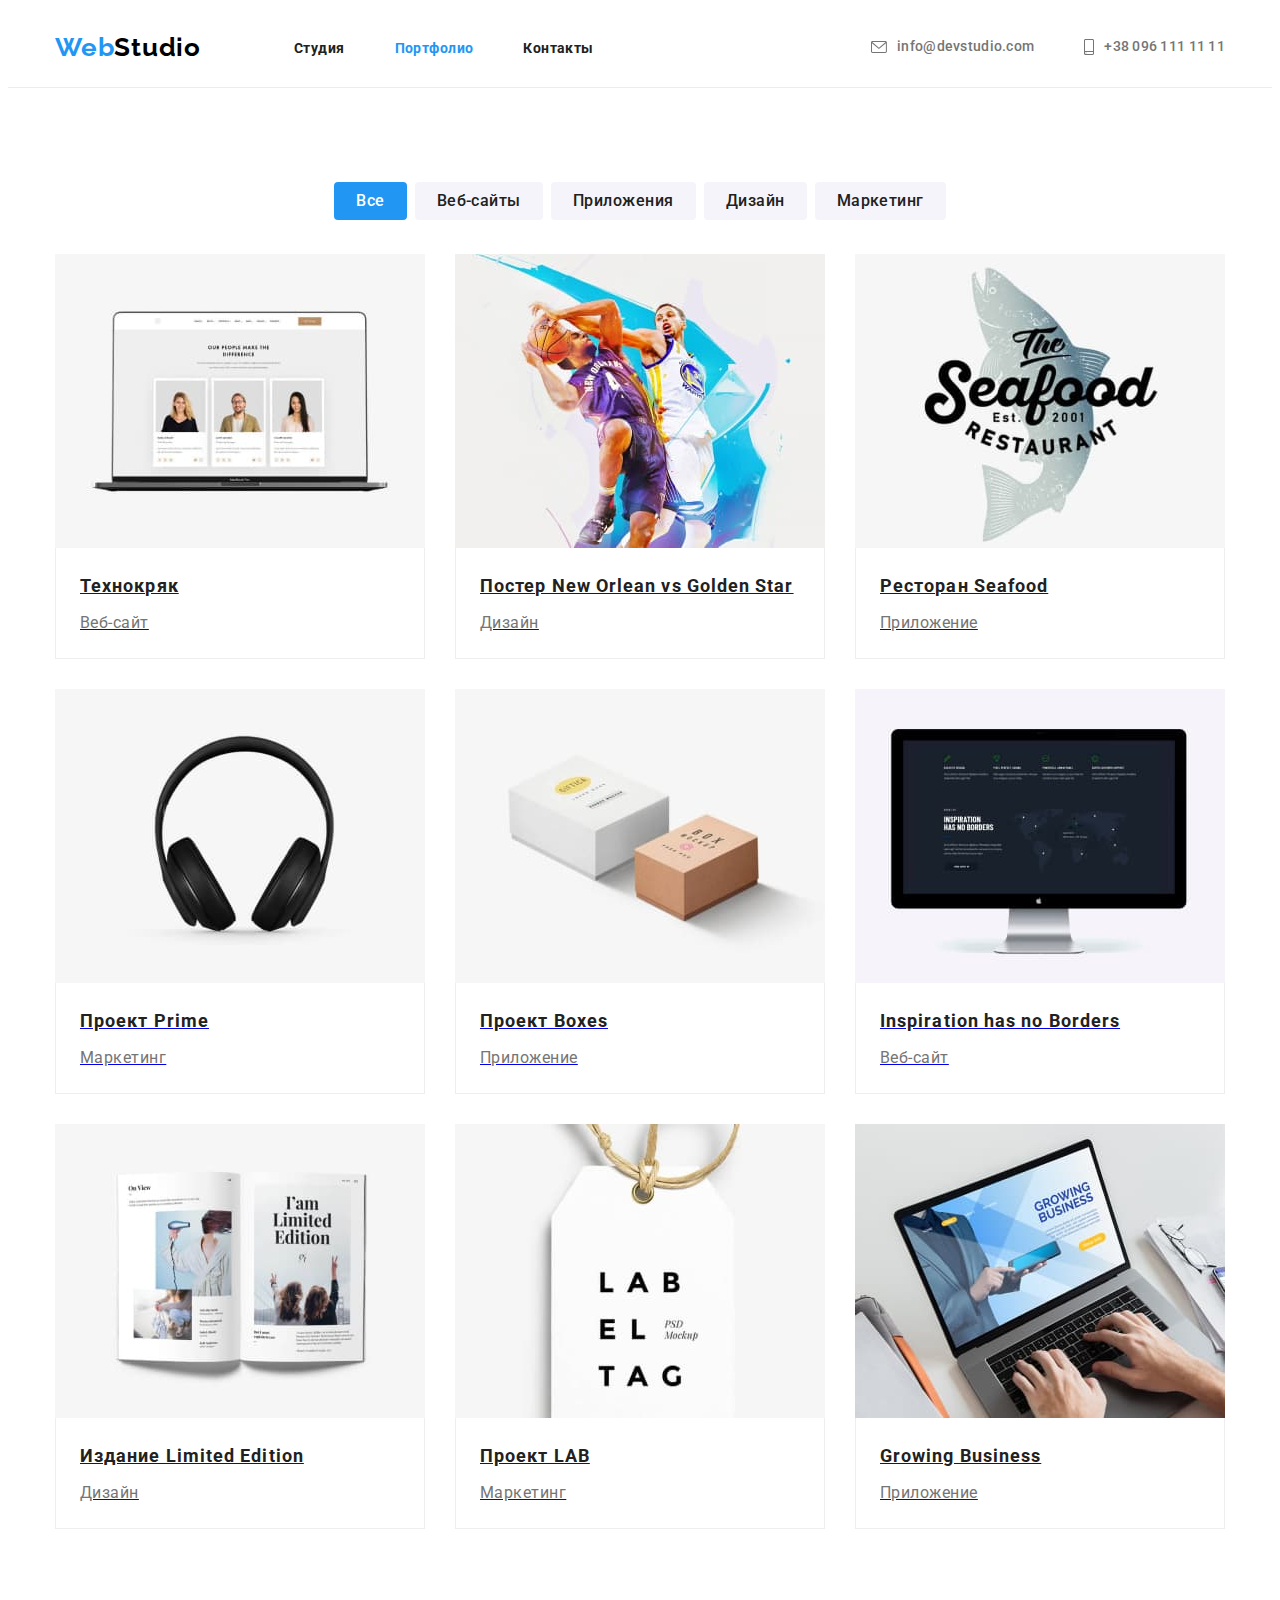
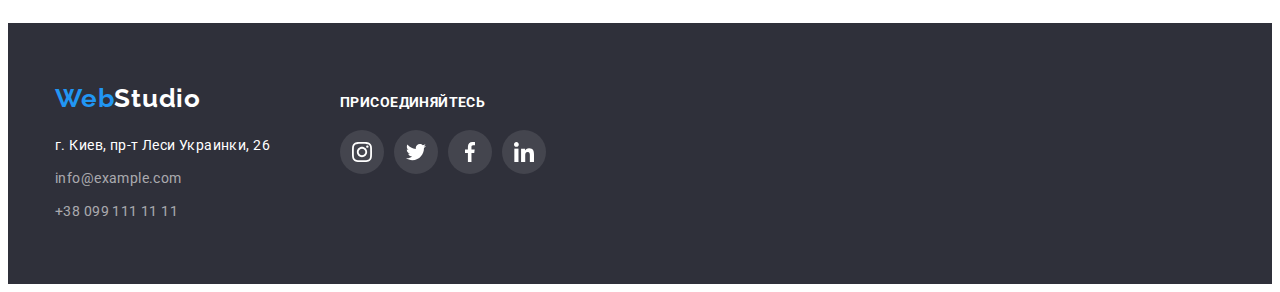
==== commit df656128: "Дописывает код" ====
--- a/portfolio.html
+++ b/portfolio.html
@@ -66,7 +66,7 @@
        <ul class="portfolio list portfolio-card-set ">
          
         <li class="portfolio-item">
-          <a class="portfolio-link-card-item">
+          <a href="#" class="portfolio-link-card-item">
           <img src="./images/img1.jpg" width="370" height="294" alt="Ноутбук с открытыми фотографиями людей" >
           <div class="portfolio-card-content">
         <h3 class="portfolio-title">Технокряк</h3>
@@ -75,7 +75,7 @@
     </a>
        </li>
         <li class="portfolio-item">
-          <a class="portfolio-link-card-item">
+          <a href="#" class="portfolio-link-card-item">
           <img src="./images/img2.jpg" width="370" height="294" alt="Игра в баскетбол"> 
           <div class="portfolio-card-content">
         <h3 class="portfolio-title">Постер New Orlean vs Golden Star</h3> 
@@ -84,7 +84,7 @@
       </a>
       </li>
         <li class="portfolio-item">
-          <a class="portfolio-link-card-item">
+          <a href="#" class="portfolio-link-card-item">
           <img src="./images/img3.jpg"width="370" height="294" alt="Логотип ресторана">
           
           <div class="portfolio-card-content">
@@ -94,7 +94,7 @@
     </a>
         </li>  
         <li class="portfolio-item">
-          <a class="portfolio-link-card-item">
+          <a href="#" class="portfolio-link-card-item">
           <img src="./images/img4.jpg"width="370" height="294" alt="Наушники">
           
           <div class="portfolio-card-content">
@@ -104,7 +104,7 @@
       </a>
       </li>   
         <li class="portfolio-item">
-          <a class="portfolio-link-card-item">
+          <a href="#" class="portfolio-link-card-item">
           <img src="./images/img5.jpg"width="370" height="294" alt="Коробки с содержимым">
           <div class="portfolio-card-content">
         <h3 class="portfolio-title">Проект Boxes</h3>
@@ -113,7 +113,7 @@
     </a>
       </li>  
         <li class="portfolio-item">
-          <a class="portfolio-link-card-item">
+          <a href="#" class="portfolio-link-card-item">
           <img src="./images/img6.jpg"width="370" height="294" alt="Открытый сайт">
           <div class="portfolio-card-content">
         <h3 class="portfolio-title">Inspiration has no Borders</h3>
@@ -122,7 +122,7 @@
     </a>
       </li>
         <li class="portfolio-item" >
-          <a class="portfolio-link-card-item">
+          <a href="#" class="portfolio-link-card-item">
           <img src="./images/img7.jpg"width="370" height="294" alt="Открытый  журнал">
           <div class="portfolio-card-content">
         <h3 class="portfolio-title">Издание Limited Edition</h3>
@@ -131,7 +131,7 @@
     </a>
       </li>  
         <li class="portfolio-item">
-          <a class="portfolio-link-card-item">
+          <a href="#" class="portfolio-link-card-item">
           <img src="./images/img8.jpg"width="370" height="294" alt="Бирка с надписью магазина">
           <div class="portfolio-card-content">
         <h3 class="portfolio-title">Проект LAB</h3> 
@@ -140,7 +140,7 @@
     </a>
       </li> 
         <li class="portfolio-item">
-          <a class="portfolio-link-card-item">
+          <a href="#" class="portfolio-link-card-item">
           <img src="./images/img9.jpg"width="370" height="294" alt="Открытое приложение">
           <div class="portfolio-card-content">
         <h3 class="portfolio-title">Growing Business</h3>
--- a/css/styles.css
+++ b/css/styles.css
@@ -36,6 +36,7 @@
 }
 img {
   display: block;
+  max-width: 100%;
 }
 .link {
   text-decoration: none;
@@ -220,7 +221,7 @@
 .section-advantages {
   padding-top: 94px;
 }
-.advatages-section-icon {
+.advantages-section-icon {
   display: flex;
   width: 270px;
   height: 120px;
@@ -271,7 +272,6 @@
   fill: #afb1b8;
   border-radius: 50%;
   background-color: #ffffff;
-  margin-right: 10px;
 }
 .our-team-icon-link:hover,
 .our-team-icon-link:focus {
@@ -281,6 +281,7 @@
 .our-team-icon-list {
   display: flex;
   margin-top: 16px;
+  justify-content: space-between;
 }
 .our-team-icon {
   width: 20px;
@@ -451,6 +452,7 @@
 }
 .portfolio-link-card-item {
   display: block;
+  cursor: pointer;
 }
 .portfolio-link-card-item:hover,
 .portfolio-link-card-item:focus {
